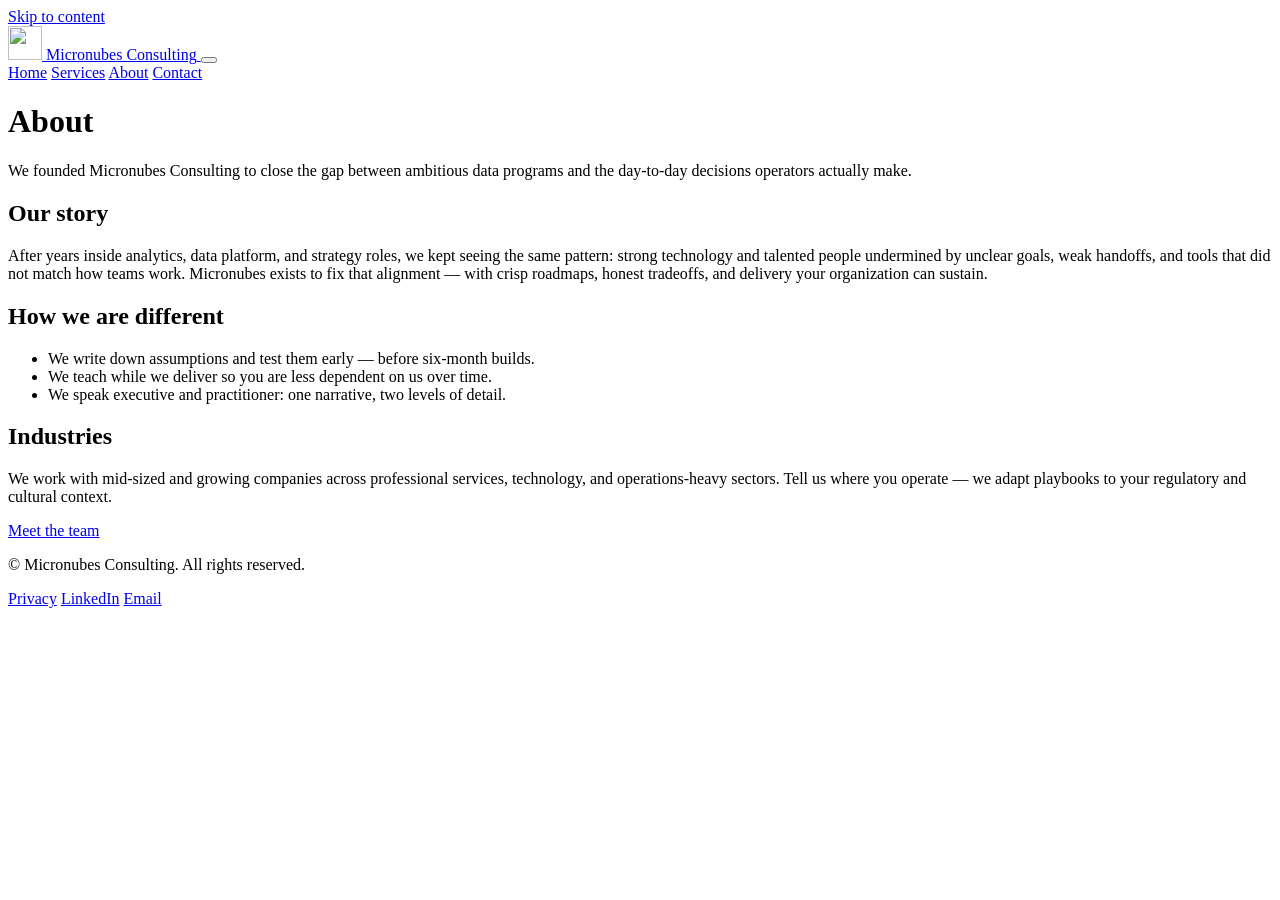
==== index.html @ c4a6f0fc "Add files via upload" ====
<!DOCTYPE html>
<html lang="en">
  <head>
    <meta charset="utf-8" />
    <meta name="viewport" content="width=device-width, initial-scale=1" />
    <title>About — Micronubes Consulting</title>
    <meta
      name="description"
      content="Micronubes Consulting is a data and analytics consultancy focused on decisions, trust, and practical delivery."
    />
    <link rel="canonical" href="https://micronubes.example/about/" />
    <meta property="og:type" content="website" />
    <meta property="og:title" content="About — Micronubes Consulting" />
    <meta property="og:description" content="Pragmatic data partners for leaders who need clarity, not buzzwords." />
    <meta property="og:url" content="https://micronubes.example/about/" />
    <meta property="og:image" content="https://micronubes.example/assets/og-image.svg" />
    <meta name="twitter:card" content="summary_large_image" />
    <meta name="twitter:title" content="About — Micronubes Consulting" />
    <meta name="twitter:image" content="https://micronubes.example/assets/og-image.svg" />
    <link rel="icon" href="../assets/favicon.svg" type="image/svg+xml" />
    <link rel="preconnect" href="https://fonts.googleapis.com" />
    <link rel="preconnect" href="https://fonts.gstatic.com" crossorigin />
    <link
      href="https://fonts.googleapis.com/css2?family=Plus+Jakarta+Sans:wght@400;500;600;700&display=swap"
      rel="stylesheet"
    />
    <link rel="stylesheet" href="../css/main.css" />
    <script src="../js/site-config.js" defer></script>
    <script src="../js/main.js" defer></script>
  </head>
  <body>
    <a class="skip-link" href="#main">Skip to content</a>
    <header class="site-header">
      <div class="site-header__inner">
        <a class="brand" href="../index.html" aria-label="Micronubes Consulting home">
          <img class="brand__mark" src="../assets/logo.png" alt="" width="34" height="34" />
          <span class="brand__name">Micronubes Consulting</span>
        </a>
        <button class="nav-toggle" type="button" aria-expanded="false" aria-controls="site-nav" aria-label="Open menu">
          <span class="nav-toggle__bar"></span>
          <span class="nav-toggle__bar"></span>
          <span class="nav-toggle__bar"></span>
        </button>
        <nav class="nav" id="site-nav" aria-label="Primary">
          <a href="../index.html">Home</a>
          <a href="../services/index.html">Services</a>
          <a href="index.html" aria-current="page">About</a>
          <a href="../contact/index.html" class="btn btn--primary">Contact</a>
        </nav>
      </div>
    </header>
    <main id="main">
      <header class="page-header reveal">
        <div class="container">
          <h1>About</h1>
          <p class="lede">
            We founded Micronubes Consulting to close the gap between ambitious data programs and the day-to-day decisions operators
            actually make.
          </p>
        </div>
      </header>
      <div class="container section prose">
        <h2>Our story</h2>
        <p>
          After years inside analytics, data platform, and strategy roles, we kept seeing the same pattern: strong technology and
          talented people undermined by unclear goals, weak handoffs, and tools that did not match how teams work. Micronubes exists to fix
          that alignment — with crisp roadmaps, honest tradeoffs, and delivery your organization can sustain.
        </p>
        <h2>How we are different</h2>
        <ul>
          <li>We write down assumptions and test them early — before six-month builds.</li>
          <li>We teach while we deliver so you are less dependent on us over time.</li>
          <li>We speak executive and practitioner: one narrative, two levels of detail.</li>
        </ul>
        <h2>Industries</h2>
        <p>
          We work with mid-sized and growing companies across professional services, technology, and operations-heavy sectors. Tell us
          where you operate — we adapt playbooks to your regulatory and cultural context.
        </p>
        <p><a class="btn btn--primary" href="../contact/index.html">Meet the team</a></p>
      </div>
    </main>
    <footer class="site-footer">
      <div class="site-footer__inner">
        <p>&copy; <span id="footer-year"></span> Micronubes Consulting. All rights reserved.</p>
        <div class="site-footer__links">
          <a href="../privacy/index.html">Privacy</a>
          <a data-site-linkedin href="#" rel="noopener noreferrer">LinkedIn</a>
          <a data-site-email href="#">Email</a>
        </div>
      </div>
    </footer>
  </body>
</html>
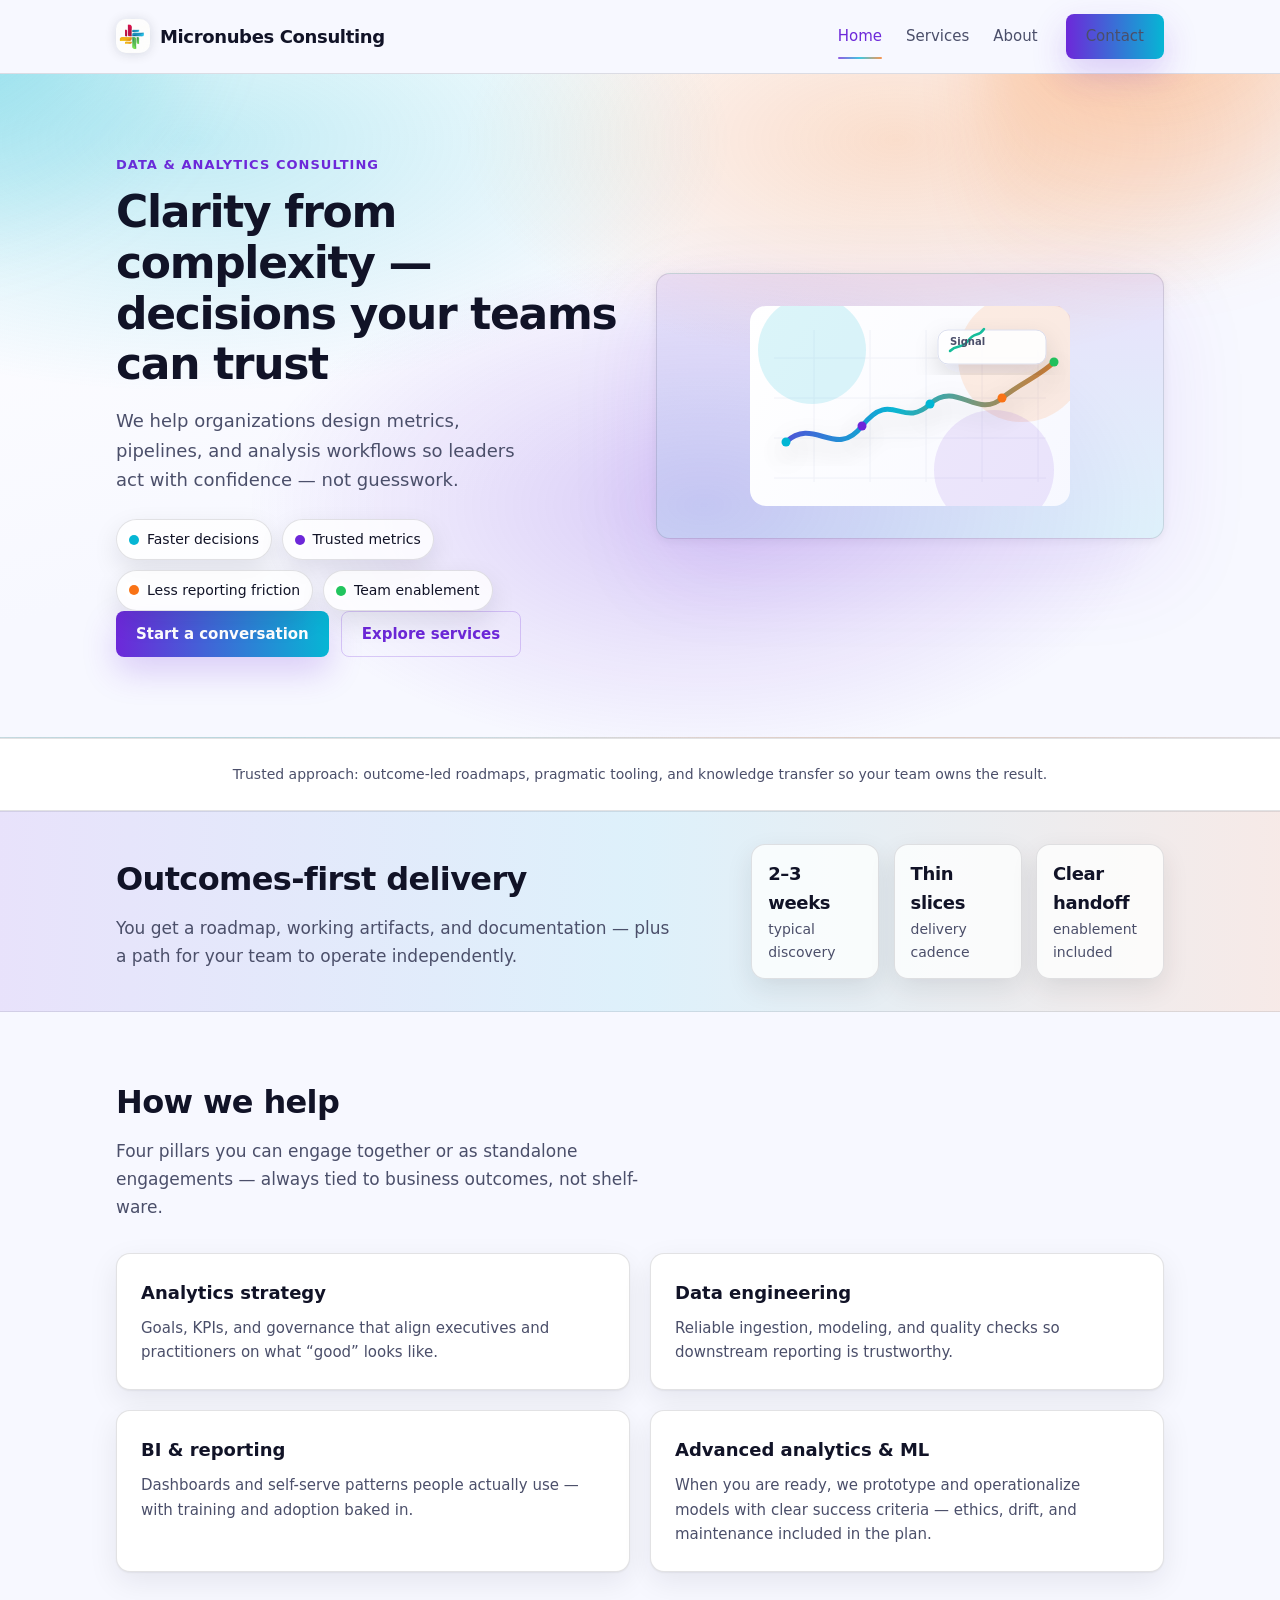
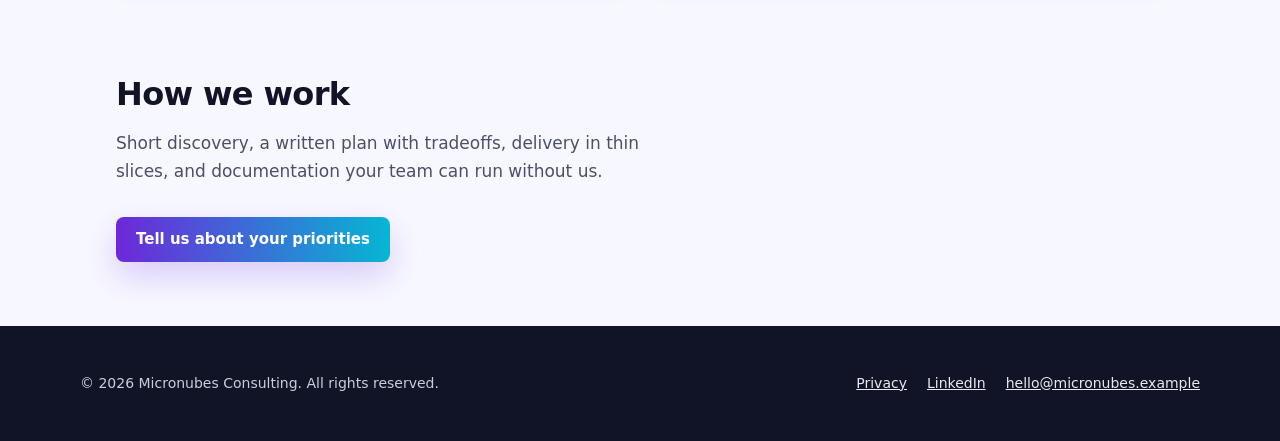
==== commit fd92eec0: "Add files via upload" ====
--- a/index.html
+++ b/index.html
@@ -1,95 +1,174 @@
-<!DOCTYPE html>
-<html lang="en">
-  <head>
-    <meta charset="utf-8" />
-    <meta name="viewport" content="width=device-width, initial-scale=1" />
-    <title>About — Micronubes Consulting</title>
-    <meta
-      name="description"
-      content="Micronubes Consulting is a data and analytics consultancy focused on decisions, trust, and practical delivery."
-    />
-    <link rel="canonical" href="https://micronubes.example/about/" />
-    <meta property="og:type" content="website" />
-    <meta property="og:title" content="About — Micronubes Consulting" />
-    <meta property="og:description" content="Pragmatic data partners for leaders who need clarity, not buzzwords." />
-    <meta property="og:url" content="https://micronubes.example/about/" />
-    <meta property="og:image" content="https://micronubes.example/assets/og-image.svg" />
-    <meta name="twitter:card" content="summary_large_image" />
-    <meta name="twitter:title" content="About — Micronubes Consulting" />
-    <meta name="twitter:image" content="https://micronubes.example/assets/og-image.svg" />
-    <link rel="icon" href="../assets/favicon.svg" type="image/svg+xml" />
+<!DOCTYPE html>
+<html lang="en">
+  <head>
+    <meta charset="utf-8" />
+    <meta name="viewport" content="width=device-width, initial-scale=1" />
+    <title>Micronubes Consulting — Data &amp; analytics consulting</title>
+    <meta
+      name="description"
+      content="Micronubes Consulting helps leaders turn data into faster decisions, clearer metrics, and lower risk — without the jargon."
+    />
+    <link rel="canonical" href="https://micronubes.example/" />
+    <meta property="og:type" content="website" />
+    <meta property="og:title" content="Micronubes Consulting — Data &amp; analytics consulting" />
+    <meta
+      property="og:description"
+      content="Strategy, engineering, and insights that connect your data to the decisions that matter."
+    />
+    <meta property="og:url" content="https://micronubes.example/" />
+    <meta property="og:image" content="https://micronubes.example/assets/og-image.svg" />
+    <meta name="twitter:card" content="summary_large_image" />
+    <meta name="twitter:title" content="Micronubes Consulting" />
+    <meta name="twitter:image" content="https://micronubes.example/assets/og-image.svg" />
+    <link rel="icon" href="assets/favicon.svg" type="image/svg+xml" />
     <link rel="preconnect" href="https://fonts.googleapis.com" />
     <link rel="preconnect" href="https://fonts.gstatic.com" crossorigin />
     <link
       href="https://fonts.googleapis.com/css2?family=Plus+Jakarta+Sans:wght@400;500;600;700&display=swap"
       rel="stylesheet"
     />
-    <link rel="stylesheet" href="../css/main.css" />
-    <script src="../js/site-config.js" defer></script>
-    <script src="../js/main.js" defer></script>
-  </head>
-  <body>
-    <a class="skip-link" href="#main">Skip to content</a>
-    <header class="site-header">
-      <div class="site-header__inner">
-        <a class="brand" href="../index.html" aria-label="Micronubes Consulting home">
-          <img class="brand__mark" src="../assets/logo.png" alt="" width="34" height="34" />
-          <span class="brand__name">Micronubes Consulting</span>
-        </a>
-        <button class="nav-toggle" type="button" aria-expanded="false" aria-controls="site-nav" aria-label="Open menu">
-          <span class="nav-toggle__bar"></span>
-          <span class="nav-toggle__bar"></span>
-          <span class="nav-toggle__bar"></span>
-        </button>
-        <nav class="nav" id="site-nav" aria-label="Primary">
-          <a href="../index.html">Home</a>
-          <a href="../services/index.html">Services</a>
-          <a href="index.html" aria-current="page">About</a>
-          <a href="../contact/index.html" class="btn btn--primary">Contact</a>
-        </nav>
-      </div>
-    </header>
-    <main id="main">
-      <header class="page-header reveal">
-        <div class="container">
-          <h1>About</h1>
-          <p class="lede">
-            We founded Micronubes Consulting to close the gap between ambitious data programs and the day-to-day decisions operators
-            actually make.
-          </p>
-        </div>
-      </header>
-      <div class="container section prose">
-        <h2>Our story</h2>
-        <p>
-          After years inside analytics, data platform, and strategy roles, we kept seeing the same pattern: strong technology and
-          talented people undermined by unclear goals, weak handoffs, and tools that did not match how teams work. Micronubes exists to fix
-          that alignment — with crisp roadmaps, honest tradeoffs, and delivery your organization can sustain.
-        </p>
-        <h2>How we are different</h2>
-        <ul>
-          <li>We write down assumptions and test them early — before six-month builds.</li>
-          <li>We teach while we deliver so you are less dependent on us over time.</li>
-          <li>We speak executive and practitioner: one narrative, two levels of detail.</li>
-        </ul>
-        <h2>Industries</h2>
-        <p>
-          We work with mid-sized and growing companies across professional services, technology, and operations-heavy sectors. Tell us
-          where you operate — we adapt playbooks to your regulatory and cultural context.
-        </p>
-        <p><a class="btn btn--primary" href="../contact/index.html">Meet the team</a></p>
-      </div>
-    </main>
-    <footer class="site-footer">
-      <div class="site-footer__inner">
-        <p>&copy; <span id="footer-year"></span> Micronubes Consulting. All rights reserved.</p>
-        <div class="site-footer__links">
-          <a href="../privacy/index.html">Privacy</a>
-          <a data-site-linkedin href="#" rel="noopener noreferrer">LinkedIn</a>
-          <a data-site-email href="#">Email</a>
-        </div>
-      </div>
-    </footer>
-  </body>
-</html>
-
+    <link rel="stylesheet" href="css/main.css" />
+    <script src="js/site-config.js" defer></script>
+    <script src="js/main.js" defer></script>
+    <script type="application/ld+json">
+      {
+        "@context": "https://schema.org",
+        "@type": "ProfessionalService",
+        "name": "Micronubes Consulting",
+        "description": "Data and analytics consulting: strategy, engineering, BI, and advanced analytics.",
+        "url": "https://micronubes.example/",
+        "email": "hello@micronubes.example",
+        "sameAs": ["https://www.linkedin.com/company/micronubes-consulting"]
+      }
+    </script>
+  </head>
+  <body>
+    <a class="skip-link" href="#main">Skip to content</a>
+    <header class="site-header">
+      <div class="site-header__inner">
+        <a class="brand" href="index.html" aria-label="Micronubes Consulting home">
+          <img class="brand__mark" src="assets/logo.png" alt="" width="34" height="34" />
+          <span class="brand__name">Micronubes Consulting</span>
+        </a>
+        <button class="nav-toggle" type="button" aria-expanded="false" aria-controls="site-nav" aria-label="Open menu">
+          <span class="nav-toggle__bar"></span>
+          <span class="nav-toggle__bar"></span>
+          <span class="nav-toggle__bar"></span>
+        </button>
+        <nav class="nav" id="site-nav" aria-label="Primary">
+          <a href="index.html" aria-current="page">Home</a>
+          <a href="services/index.html">Services</a>
+          <a href="about/index.html">About</a>
+          <a href="contact/index.html" class="btn btn--primary">Contact</a>
+        </nav>
+      </div>
+    </header>
+    <main id="main">
+      <section class="hero reveal">
+        <div class="container hero__grid">
+          <div>
+            <p class="hero__eyebrow">Data &amp; analytics consulting</p>
+            <h1>Clarity from complexity — decisions your teams can trust</h1>
+            <p class="hero__lead">
+              We help organizations design metrics, pipelines, and analysis workflows so leaders act with confidence — not guesswork.
+            </p>
+            <div class="chips reveal" aria-label="Outcomes you can expect">
+              <span class="chip"><span class="chip__dot chip__dot--a2" aria-hidden="true"></span>Faster decisions</span>
+              <span class="chip"><span class="chip__dot chip__dot--a1" aria-hidden="true"></span>Trusted metrics</span>
+              <span class="chip"><span class="chip__dot chip__dot--a3" aria-hidden="true"></span>Less reporting friction</span>
+              <span class="chip"><span class="chip__dot chip__dot--a4" aria-hidden="true"></span>Team enablement</span>
+            </div></n>
+            <div class="hero__actions">
+              <a class="btn btn--primary" href="contact/index.html">Start a conversation</a>
+              <a class="btn btn--ghost" href="services/index.html">Explore services</a>
+            </div>
+          </div>
+          <div class="hero__visual" aria-hidden="true">
+            <img src="assets/hero-chart.svg" alt="" width="320" height="200" />
+          </div>
+        </div>
+      </section>
+      <section class="trust reveal">
+        <div class="container">
+          <p>
+            Trusted approach: outcome-led roadmaps, pragmatic tooling, and knowledge transfer so your team owns the result.
+          </p>
+        </div>
+      </section>
+      <section class="band section--tight reveal">
+        <div class="container band__inner">
+          <div>
+            <h2 class="section__title">Outcomes-first delivery</h2>
+            <p class="section__intro" style="margin-bottom: 0">
+              You get a roadmap, working artifacts, and documentation — plus a path for your team to operate independently.
+            </p>
+          </div>
+          <div class="kpis" aria-label="Engagement highlights">
+            <div class="kpi">
+              <strong>2–3 weeks</strong>
+              <span>typical discovery</span>
+            </div>
+            <div class="kpi">
+              <strong>Thin slices</strong>
+              <span>delivery cadence</span>
+            </div>
+            <div class="kpi">
+              <strong>Clear handoff</strong>
+              <span>enablement included</span>
+            </div>
+          </div>
+        </div>
+      </section>
+      <section class="section reveal">
+        <div class="container">
+          <h2 class="section__title">How we help</h2>
+          <p class="section__intro">
+            Four pillars you can engage together or as standalone engagements — always tied to business outcomes, not shelf-ware.
+          </p>
+          <div class="grid-2">
+            <article class="card">
+              <h3>Analytics strategy</h3>
+              <p>Goals, KPIs, and governance that align executives and practitioners on what “good” looks like.</p>
+            </article>
+            <article class="card">
+              <h3>Data engineering</h3>
+              <p>Reliable ingestion, modeling, and quality checks so downstream reporting is trustworthy.</p>
+            </article>
+            <article class="card">
+              <h3>BI &amp; reporting</h3>
+              <p>Dashboards and self-serve patterns people actually use — with training and adoption baked in.</p>
+            </article>
+            <article class="card">
+              <h3>Advanced analytics &amp; ML</h3>
+              <p>
+                When you are ready, we prototype and operationalize models with clear success criteria — ethics, drift, and maintenance
+                included in the plan.
+              </p>
+            </article>
+          </div>
+        </div>
+      </section>
+      <section class="section section--tight reveal">
+        <div class="container">
+          <h2 class="section__title">How we work</h2>
+          <p class="section__intro">
+            Short discovery, a written plan with tradeoffs, delivery in thin slices, and documentation your team can run without us.
+          </p>
+          <p class="section__intro" style="margin-top: 1rem">
+            <a class="btn btn--primary" href="contact/index.html">Tell us about your priorities</a>
+          </p>
+        </div>
+      </section>
+    </main>
+    <footer class="site-footer">
+      <div class="site-footer__inner">
+        <p>&copy; <span id="footer-year"></span> Micronubes Consulting. All rights reserved.</p>
+        <div class="site-footer__links">
+          <a href="privacy/index.html">Privacy</a>
+          <a data-site-linkedin href="#" rel="noopener noreferrer">LinkedIn</a>
+          <a data-site-email href="#">Email</a>
+        </div>
+      </div>
+    </footer>
+  </body>
+</html>
--- a/css/main.css
+++ b/css/main.css
@@ -0,0 +1,759 @@
+/* Micronubes Consulting — static site baseline */
+:root {
+  --color-bg: #f7f8ff;
+  --color-surface: #ffffff;
+  --color-text: #111327;
+  --color-text-muted: #4b4f6a;
+  --color-border: rgba(17, 19, 39, 0.12);
+
+  /* Colorful brand accents */
+  --accent1: #6d28d9; /* purple */
+  --accent1-hover: #5b21b6;
+  --accent2: #06b6d4; /* cyan */
+  --accent3: #f97316; /* orange */
+  --accent4: #22c55e; /* green */
+
+  --color-accent: var(--accent1);
+  --color-accent-hover: var(--accent1-hover);
+  --color-accent-soft: rgba(109, 40, 217, 0.10);
+
+  --gradient-hero: radial-gradient(900px 420px at 15% 10%, rgba(6, 182, 212, 0.24), transparent 60%),
+    radial-gradient(720px 380px at 70% 10%, rgba(249, 115, 22, 0.22), transparent 60%),
+    radial-gradient(760px 420px at 55% 65%, rgba(109, 40, 217, 0.22), transparent 60%),
+    linear-gradient(165deg, var(--color-surface) 0%, var(--color-bg) 55%);
+
+  --font-sans: "Plus Jakarta Sans", system-ui, -apple-system, "Segoe UI", sans-serif;
+  --radius: 14px;
+  --shadow: 0 1px 2px rgba(17, 19, 39, 0.06), 0 10px 30px rgba(17, 19, 39, 0.08);
+  --shadow-strong: 0 2px 10px rgba(17, 19, 39, 0.10), 0 22px 70px rgba(17, 19, 39, 0.14);
+  --max: 70rem;
+  --space: clamp(1rem, 4vw, 2.25rem);
+
+  --ease-out: cubic-bezier(0.16, 1, 0.3, 1);
+}
+
+*,
+*::before,
+*::after {
+  box-sizing: border-box;
+}
+
+html {
+  scroll-behavior: smooth;
+}
+
+body {
+  margin: 0;
+  font-family: var(--font-sans);
+  font-size: 1.0625rem;
+  line-height: 1.65;
+  color: var(--color-text);
+  background: var(--color-bg);
+  min-height: 100vh;
+  display: flex;
+  flex-direction: column;
+}
+
+:focus-visible {
+  outline: 2px solid var(--color-accent);
+  outline-offset: 2px;
+}
+
+.skip-link {
+  position: absolute;
+  left: -9999px;
+  z-index: 999;
+  padding: 0.5rem 1rem;
+  background: var(--color-accent);
+  color: #fff;
+  text-decoration: none;
+}
+
+.skip-link:focus {
+  left: var(--space);
+  top: 0.5rem;
+}
+
+.site-header {
+  position: sticky;
+  top: 0;
+  z-index: 50;
+  background: rgba(247, 248, 255, 0.86);
+  backdrop-filter: blur(8px);
+  border-bottom: 1px solid var(--color-border);
+}
+
+.site-header__inner {
+  max-width: var(--max);
+  margin: 0 auto;
+  padding: 0.875rem var(--space);
+  display: flex;
+  align-items: center;
+  justify-content: space-between;
+  gap: 1rem;
+}
+
+.brand {
+  display: inline-flex;
+  align-items: center;
+  gap: 0.625rem;
+  text-decoration: none;
+  color: var(--color-text);
+  min-width: 0;
+}
+
+.brand:hover {
+  color: var(--color-accent);
+}
+
+.brand__mark {
+  width: 34px;
+  height: 34px;
+  border-radius: 10px;
+  box-shadow: 0 1px 12px rgba(17, 19, 39, 0.14);
+  background: #fff;
+  object-fit: cover;
+}
+
+.brand__name {
+  font-weight: 700;
+  font-size: 1.125rem;
+  letter-spacing: -0.02em;
+  white-space: nowrap;
+  overflow: hidden;
+  text-overflow: ellipsis;
+}
+
+.nav-toggle {
+  display: none;
+  padding: 0.5rem;
+  border: 1px solid var(--color-border);
+  background: var(--color-surface);
+  border-radius: 6px;
+  cursor: pointer;
+  font: inherit;
+  color: var(--color-text);
+}
+
+.nav-toggle__bar {
+  display: block;
+  width: 1.25rem;
+  height: 2px;
+  background: currentColor;
+  margin: 4px 0;
+}
+
+.nav {
+  display: flex;
+  align-items: center;
+  gap: 0.25rem 1.5rem;
+  flex-wrap: wrap;
+}
+
+.nav a {
+  color: var(--color-text-muted);
+  text-decoration: none;
+  font-weight: 500;
+  font-size: 0.9375rem;
+  position: relative;
+  transition: color 0.18s var(--ease-out);
+}
+
+.nav a:hover,
+.nav a[aria-current="page"] {
+  color: var(--color-accent);
+}
+
+.nav a::before {
+  content: "";
+  position: absolute;
+  left: 0;
+  bottom: -10px;
+  width: 100%;
+  height: 2px;
+  border-radius: 999px;
+  background: linear-gradient(90deg, var(--accent1), var(--accent2));
+  opacity: 0;
+  transform: scaleX(0.6);
+  transform-origin: left;
+  transition: opacity 0.18s var(--ease-out), transform 0.18s var(--ease-out);
+}
+
+.nav a:hover::before {
+  opacity: 0.45;
+  transform: scaleX(1);
+}
+
+.nav a[aria-current="page"]::after {
+  content: "";
+  position: absolute;
+  left: 0;
+  right: 0;
+  bottom: -10px;
+  height: 2px;
+  background: linear-gradient(90deg, var(--accent1), var(--accent2), var(--accent3));
+  border-radius: 999px;
+  opacity: 0.75;
+}
+
+.nav .btn {
+  margin-left: 0.25rem;
+}
+
+@media (max-width: 768px) {
+  .nav-toggle {
+    display: block;
+  }
+
+  .nav {
+    display: none;
+    position: absolute;
+    left: 0;
+    right: 0;
+    top: 100%;
+    flex-direction: column;
+    align-items: stretch;
+    padding: 1rem var(--space);
+    background: var(--color-surface);
+    border-bottom: 1px solid var(--color-border);
+    box-shadow: var(--shadow);
+  }
+
+  .nav.is-open {
+    display: flex;
+  }
+
+  .nav .btn {
+    margin-left: 0;
+    text-align: center;
+  }
+}
+
+main {
+  flex: 1;
+}
+
+.container {
+  max-width: var(--max);
+  margin: 0 auto;
+  padding: 0 var(--space);
+}
+
+.hero {
+  padding: clamp(2.5rem, 8vw, 5rem) 0;
+  background: var(--gradient-hero);
+  border-bottom: 1px solid var(--color-border);
+  position: relative;
+  overflow: clip;
+}
+
+.hero::before,
+.hero::after {
+  content: "";
+  position: absolute;
+  pointer-events: none;
+  filter: blur(30px);
+  opacity: 0.55;
+  transform: translateZ(0);
+}
+
+.hero::before {
+  width: 520px;
+  height: 520px;
+  left: -220px;
+  top: -260px;
+  background: radial-gradient(circle at 30% 30%, rgba(6, 182, 212, 0.85), transparent 60%);
+}
+
+.hero::after {
+  width: 560px;
+  height: 560px;
+  right: -260px;
+  top: -280px;
+  background: radial-gradient(circle at 30% 30%, rgba(249, 115, 22, 0.78), transparent 60%);
+}
+
+.hero__grid {
+  display: grid;
+  gap: 2rem;
+  align-items: center;
+}
+
+@media (min-width: 900px) {
+  .hero__grid {
+    grid-template-columns: 1fr 1fr;
+  }
+}
+
+.hero__eyebrow {
+  font-size: 0.8125rem;
+  font-weight: 600;
+  text-transform: uppercase;
+  letter-spacing: 0.08em;
+  color: var(--accent1);
+  margin: 0 0 0.75rem;
+}
+
+.hero h1 {
+  font-size: clamp(2rem, 4.5vw, 2.75rem);
+  line-height: 1.15;
+  letter-spacing: -0.03em;
+  margin: 0 0 1rem;
+}
+
+.hero__lead {
+  font-size: 1.125rem;
+  color: var(--color-text-muted);
+  margin: 0 0 1.5rem;
+  max-width: 36ch;
+}
+
+.hero__actions {
+  display: flex;
+  flex-wrap: wrap;
+  gap: 0.75rem;
+}
+
+.hero__visual {
+  border-radius: var(--radius);
+  background: linear-gradient(180deg, rgba(109, 40, 217, 0.10), rgba(6, 182, 212, 0.10));
+  border: 1px solid rgba(17, 19, 39, 0.12);
+  padding: clamp(1.25rem, 3vw, 2rem);
+  min-height: 220px;
+  display: flex;
+  align-items: center;
+  justify-content: center;
+  box-shadow: 0 2px 10px rgba(17, 19, 39, 0.06), 0 30px 90px rgba(109, 40, 217, 0.10);
+}
+
+.hero__chart {
+  width: 100%;
+  max-width: 320px;
+  height: auto;
+  opacity: 0.9;
+}
+
+.section {
+  padding: clamp(2.5rem, 6vw, 4rem) 0;
+}
+
+.section--tight {
+  padding-top: 2rem;
+  padding-bottom: 2rem;
+}
+
+.section__title {
+  font-size: clamp(1.5rem, 3vw, 2rem);
+  letter-spacing: -0.02em;
+  margin: 0 0 0.5rem;
+}
+
+.section__intro {
+  color: var(--color-text-muted);
+  max-width: 52ch;
+  margin: 0 0 2rem;
+}
+
+.chips {
+  display: flex;
+  flex-wrap: wrap;
+  gap: 0.6rem;
+  margin: 1.1rem 0 0;
+}
+
+.chip {
+  display: inline-flex;
+  align-items: center;
+  gap: 0.5rem;
+  padding: 0.5rem 0.75rem;
+  border-radius: 999px;
+  border: 1px solid rgba(17, 19, 39, 0.12);
+  background: rgba(255, 255, 255, 0.78);
+  backdrop-filter: blur(8px);
+  box-shadow: 0 10px 26px rgba(17, 19, 39, 0.10);
+  font-size: 0.875rem;
+  color: var(--color-text);
+  transform: translateY(0);
+  transition: transform 0.22s var(--ease-out), border-color 0.22s var(--ease-out);
+}
+
+.chip:hover {
+  transform: translateY(-2px);
+  border-color: rgba(6, 182, 212, 0.40);
+}
+
+.chip__dot {
+  width: 10px;
+  height: 10px;
+  border-radius: 50%;
+  flex: 0 0 auto;
+  box-shadow: 0 0 0 4px rgba(255, 255, 255, 0.7);
+}
+
+.chip__dot--a1 {
+  background: var(--accent1);
+}
+.chip__dot--a2 {
+  background: var(--accent2);
+}
+.chip__dot--a3 {
+  background: var(--accent3);
+}
+.chip__dot--a4 {
+  background: var(--accent4);
+}
+
+.band {
+  background: linear-gradient(90deg, rgba(109, 40, 217, 0.10), rgba(6, 182, 212, 0.10), rgba(249, 115, 22, 0.10));
+  border-top: 1px solid rgba(17, 19, 39, 0.10);
+  border-bottom: 1px solid rgba(17, 19, 39, 0.10);
+}
+
+.band__inner {
+  display: grid;
+  gap: 1rem;
+  align-items: center;
+}
+
+@media (min-width: 900px) {
+  .band__inner {
+    grid-template-columns: 1.2fr 0.8fr;
+  }
+}
+
+.kpis {
+  display: grid;
+  grid-template-columns: repeat(3, minmax(0, 1fr));
+  gap: 0.9rem;
+}
+
+.kpi {
+  border-radius: 14px;
+  background: rgba(255, 255, 255, 0.75);
+  border: 1px solid rgba(17, 19, 39, 0.12);
+  padding: 0.85rem 1rem;
+  box-shadow: 0 10px 26px rgba(17, 19, 39, 0.10);
+}
+
+.kpi strong {
+  display: block;
+  font-size: 1.125rem;
+  letter-spacing: -0.02em;
+}
+
+.kpi span {
+  display: block;
+  color: var(--color-text-muted);
+  font-size: 0.875rem;
+}
+
+.grid-3 {
+  display: grid;
+  gap: 1.25rem;
+}
+
+@media (min-width: 640px) {
+  .grid-3 {
+    grid-template-columns: repeat(3, 1fr);
+  }
+}
+
+.grid-2 {
+  display: grid;
+  gap: 1.25rem;
+}
+
+@media (min-width: 640px) {
+  .grid-2 {
+    grid-template-columns: repeat(2, 1fr);
+  }
+}
+
+.card {
+  background: var(--color-surface);
+  border: 1px solid rgba(17, 19, 39, 0.12);
+  border-radius: var(--radius);
+  padding: 1.5rem;
+  box-shadow: var(--shadow);
+  transition: transform 0.22s var(--ease-out), box-shadow 0.22s var(--ease-out), border-color 0.22s var(--ease-out);
+}
+
+.card:hover {
+  transform: translateY(-6px) rotateX(0.5deg);
+  border-color: rgba(109, 40, 217, 0.35);
+  box-shadow: var(--shadow-strong);
+}
+
+.card h3 {
+  margin: 0 0 0.5rem;
+  font-size: 1.125rem;
+}
+
+.card p {
+  margin: 0;
+  color: var(--color-text-muted);
+  font-size: 0.9375rem;
+}
+
+.btn {
+  display: inline-flex;
+  align-items: center;
+  justify-content: center;
+  padding: 0.625rem 1.25rem;
+  font-weight: 600;
+  font-size: 0.9375rem;
+  text-decoration: none;
+  border-radius: 8px;
+  border: none;
+  cursor: pointer;
+  font-family: inherit;
+  transition: background 0.18s var(--ease-out), color 0.18s var(--ease-out), transform 0.18s var(--ease-out),
+    box-shadow 0.18s var(--ease-out), border-color 0.18s var(--ease-out);
+}
+
+.btn--primary {
+  background: linear-gradient(90deg, var(--accent1), var(--accent2));
+  color: #fff;
+  box-shadow: 0 14px 34px rgba(109, 40, 217, 0.22);
+}
+
+.btn--primary:hover {
+  background: linear-gradient(90deg, var(--accent1-hover), #0891b2);
+  color: #fff;
+  transform: translateY(-1px);
+  box-shadow: 0 18px 44px rgba(109, 40, 217, 0.26);
+}
+
+.btn--ghost {
+  background: transparent;
+  color: var(--accent1);
+  border: 1px solid rgba(109, 40, 217, 0.22);
+}
+
+.btn--ghost:hover {
+  background: rgba(109, 40, 217, 0.10);
+  transform: translateY(-1px);
+}
+
+.btn:active {
+  transform: translateY(0);
+}
+
+.reveal {
+  opacity: 0;
+  transform: translateY(10px);
+  transition: opacity 0.6s var(--ease-out), transform 0.6s var(--ease-out);
+  will-change: transform, opacity;
+}
+
+.reveal.is-visible {
+  opacity: 1;
+  transform: translateY(0);
+}
+
+html.hero-animate .hero__visual {
+  animation: floaty 6.5s var(--ease-out) infinite;
+}
+
+@keyframes floaty {
+  0%,
+  100% {
+    transform: translateY(0);
+  }
+  50% {
+    transform: translateY(-10px);
+  }
+}
+
+@media (prefers-reduced-motion: reduce) {
+  html {
+    scroll-behavior: auto;
+  }
+
+  .card,
+  .btn,
+  .reveal {
+    transition: none !important;
+  }
+
+  html.hero-animate .hero__visual {
+    animation: none !important;
+  }
+
+  .card:hover,
+  .btn:hover {
+    transform: none;
+  }
+}
+.trust {
+  background: var(--color-surface);
+  border-top: 1px solid var(--color-border);
+  border-bottom: 1px solid var(--color-border);
+  padding: 1.5rem 0;
+}
+
+.trust p {
+  margin: 0;
+  text-align: center;
+  font-size: 0.875rem;
+  color: var(--color-text-muted);
+}
+
+.page-header {
+  padding: clamp(2rem, 5vw, 3rem) 0 1.5rem;
+  border-bottom: 1px solid var(--color-border);
+  background: var(--color-surface);
+}
+
+.page-header h1 {
+  margin: 0 0 0.5rem;
+  font-size: clamp(1.75rem, 3.5vw, 2.25rem);
+  letter-spacing: -0.02em;
+}
+
+.page-header .lede {
+  margin: 0;
+  color: var(--color-text-muted);
+  max-width: 50ch;
+}
+
+.service-block {
+  padding: 2rem 0;
+  border-bottom: 1px solid var(--color-border);
+}
+
+.service-block:last-child {
+  border-bottom: none;
+}
+
+.service-block h2 {
+  margin: 0 0 0.5rem;
+  font-size: 1.375rem;
+}
+
+.service-block .meta {
+  font-size: 0.875rem;
+  color: var(--color-accent);
+  font-weight: 600;
+  margin: 0 0 0.75rem;
+}
+
+.service-block p {
+  margin: 0 0 0.75rem;
+  color: var(--color-text-muted);
+}
+
+.prose {
+  max-width: 42rem;
+}
+
+.prose h2 {
+  margin-top: 2rem;
+  margin-bottom: 0.75rem;
+  font-size: 1.25rem;
+}
+
+.prose p,
+.prose li {
+  color: var(--color-text-muted);
+}
+
+.prose ul {
+  padding-left: 1.25rem;
+}
+
+.form {
+  max-width: 32rem;
+  display: grid;
+  gap: 1rem;
+}
+
+.form label {
+  font-weight: 600;
+  font-size: 0.875rem;
+  display: block;
+  margin-bottom: 0.35rem;
+}
+
+.form input,
+.form textarea {
+  width: 100%;
+  padding: 0.65rem 0.75rem;
+  font: inherit;
+  border: 1px solid var(--color-border);
+  border-radius: 8px;
+  background: var(--color-surface);
+}
+
+.form textarea {
+  min-height: 8rem;
+  resize: vertical;
+}
+
+.form__hint {
+  font-size: 0.8125rem;
+  color: var(--color-text-muted);
+  margin: 0;
+}
+
+.form__hint code {
+  font-size: 0.9em;
+  background: var(--color-accent-soft);
+  padding: 0.1em 0.35em;
+  border-radius: 4px;
+}
+
+.site-footer {
+  margin-top: auto;
+  padding: 2rem var(--space);
+  background: var(--color-text);
+  color: #c9ceda;
+  font-size: 0.875rem;
+}
+
+.site-footer a {
+  color: #e8eaf0;
+}
+
+.site-footer a:hover {
+  color: #fff;
+}
+
+.site-footer__inner {
+  max-width: var(--max);
+  margin: 0 auto;
+  display: flex;
+  flex-wrap: wrap;
+  gap: 1rem 2rem;
+  justify-content: space-between;
+  align-items: center;
+}
+
+.site-footer__links {
+  display: flex;
+  gap: 1.25rem;
+  flex-wrap: wrap;
+}
+
+.legal-prose {
+  max-width: 48rem;
+  margin: 0 auto;
+  padding: 2rem var(--space) 4rem;
+}
+
+.legal-prose h1 {
+  font-size: 1.75rem;
+  margin-bottom: 1rem;
+}
+
+.legal-prose h2 {
+  font-size: 1.125rem;
+  margin-top: 1.75rem;
+  margin-bottom: 0.5rem;
+}
+
+.legal-prose p,
+.legal-prose li {
+  color: var(--color-text-muted);
+  font-size: 0.9375rem;
+}
